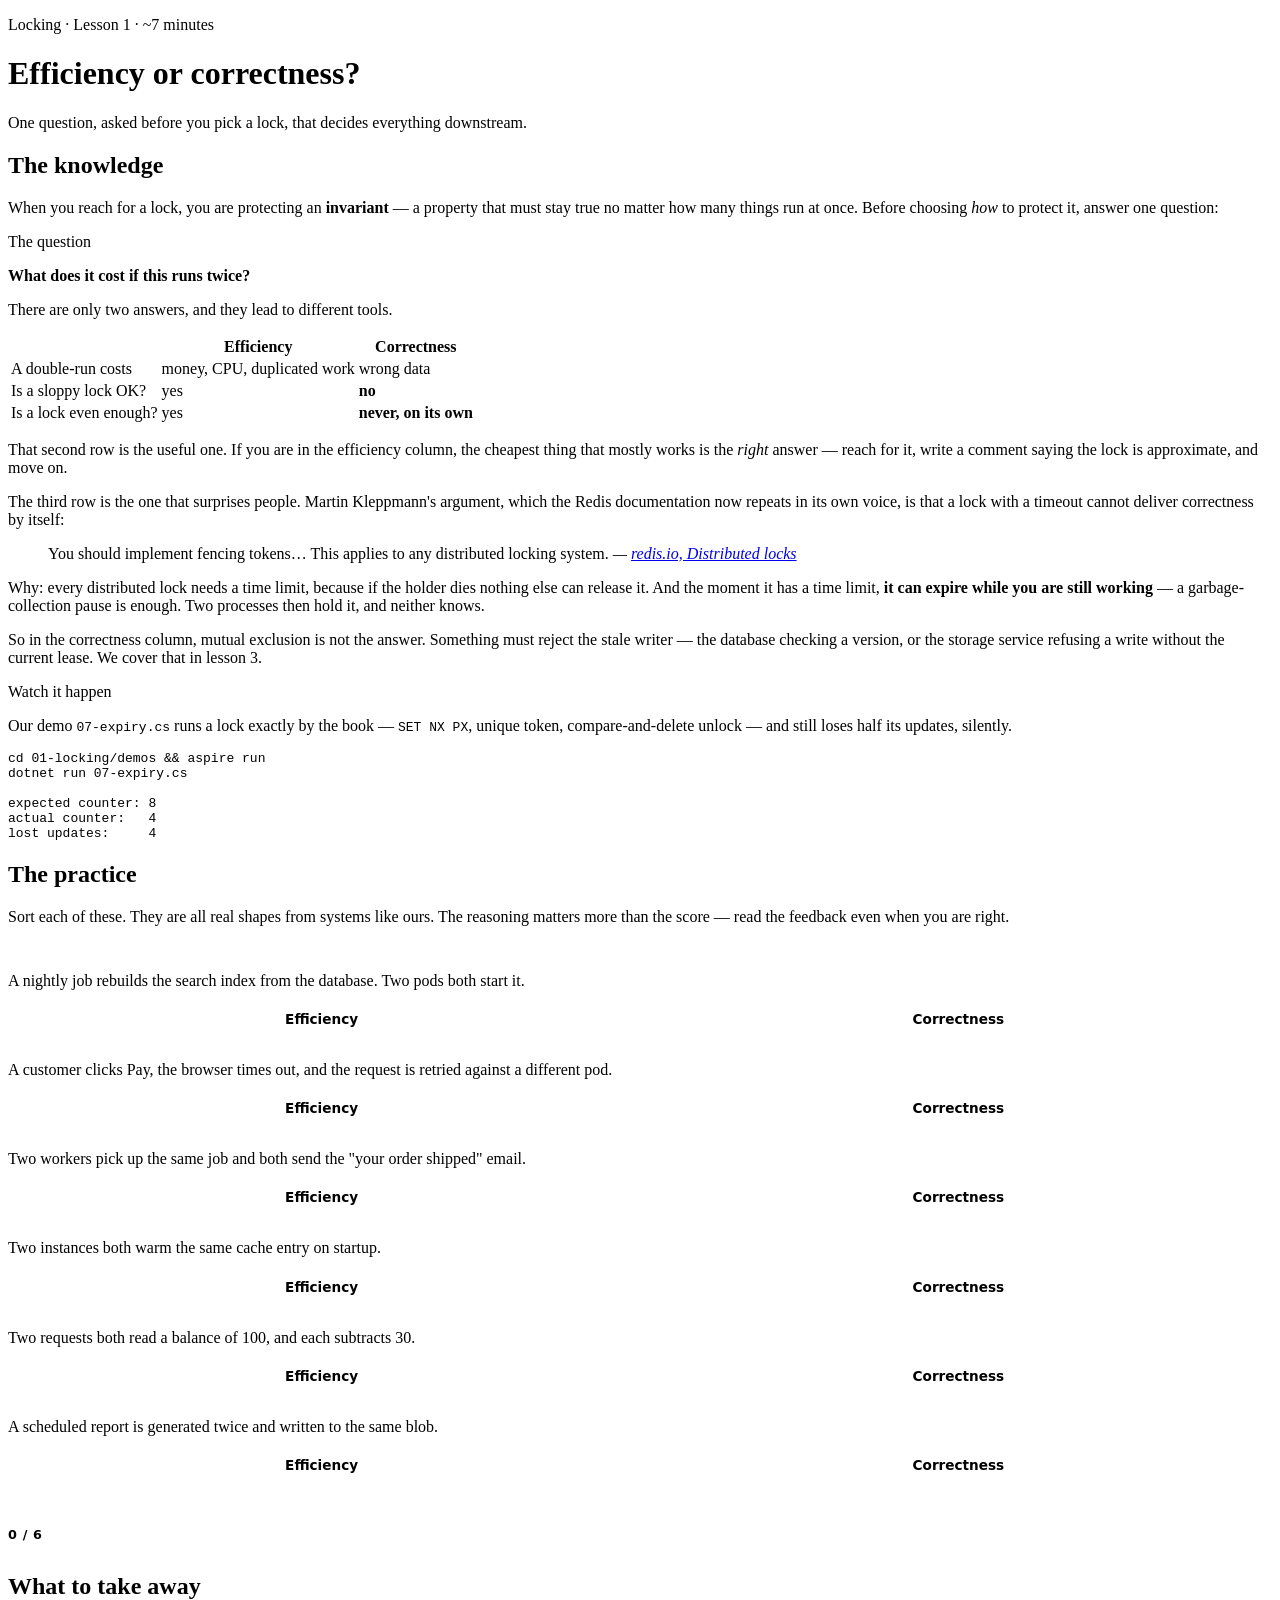
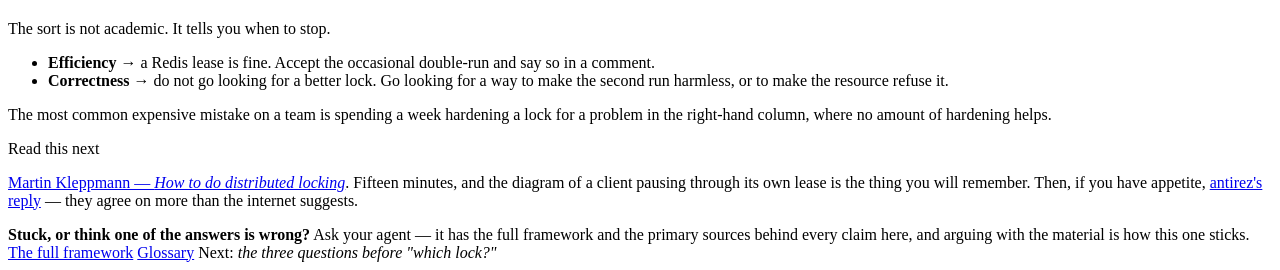
==== teaching/lessons/0001-efficiency-or-correctness.html @ e0ee3a6f "Add teaching workspace with lesson 1 The 25-minute talk is passive and happens once. This is where t" ====
<!doctype html>
<html lang="en">
<head>
<meta charset="utf-8">
<meta name="viewport" content="width=device-width, initial-scale=1">
<title>Lesson 1 — Efficiency or correctness?</title>
<link rel="stylesheet" href="../assets/lesson.css">
</head>
<body>

<p class="eyebrow">Locking · Lesson 1 · ~7 minutes</p>
<h1>Efficiency or correctness?</h1>
<p class="standfirst">One question, asked before you pick a lock, that decides
everything downstream.</p>

<h2>The knowledge</h2>

<p>When you reach for a lock, you are protecting an <strong>invariant</strong> —
a property that must stay true no matter how many things run at once. Before
choosing <em>how</em> to protect it, answer one question:</p>

<div class="callout">
  <span class="label">The question</span>
  <p><strong>What does it cost if this runs twice?</strong></p>
</div>

<p>There are only two answers, and they lead to different tools.</p>

<table>
  <thead>
    <tr><th></th><th>Efficiency</th><th>Correctness</th></tr>
  </thead>
  <tbody>
    <tr><td>A double-run costs</td><td>money, CPU, duplicated work</td><td>wrong data</td></tr>
    <tr><td>Is a sloppy lock OK?</td><td>yes</td><td><strong>no</strong></td></tr>
    <tr><td>Is a lock even enough?</td><td>yes</td><td><strong>never, on its own</strong></td></tr>
  </tbody>
</table>

<p>That second row is the useful one. If you are in the efficiency column, the
cheapest thing that mostly works is the <em>right</em> answer — reach for it,
write a comment saying the lock is approximate, and move on.</p>

<p>The third row is the one that surprises people. Martin Kleppmann's argument,
which the Redis documentation now repeats in its own voice, is that a lock with
a timeout cannot deliver correctness by itself:</p>

<blockquote>
  You should implement fencing tokens… This applies to any distributed locking system.
  <cite>— <a href="https://redis.io/docs/latest/develop/use/patterns/distributed-locks/">redis.io, Distributed locks</a></cite>
</blockquote>

<p>Why: every distributed lock needs a time limit, because if the holder dies
nothing else can release it. And the moment it has a time limit, <strong>it can
expire while you are still working</strong> — a garbage-collection pause is
enough. Two processes then hold it, and neither knows.</p>

<p>So in the correctness column, mutual exclusion is not the answer. Something
must reject the stale writer — the database checking a version, or the storage
service refusing a write without the current lease. We cover that in lesson 3.</p>

<div class="callout">
  <span class="label">Watch it happen</span>
  <p>Our demo <code>07-expiry.cs</code> runs a lock exactly by the book —
  <code>SET NX PX</code>, unique token, compare-and-delete unlock — and still
  loses half its updates, silently.</p>
  <pre><code>cd 01-locking/demos &amp;&amp; aspire run
dotnet run 07-expiry.cs

expected counter: 8
actual counter:   4
lost updates:     4</code></pre>
</div>

<h2>The practice</h2>

<p>Sort each of these. They are all real shapes from systems like ours. The
reasoning matters more than the score — read the feedback even when you are
right.</p>

<div id="q"></div>

<h2>What to take away</h2>

<p>The sort is not academic. It tells you when to stop.</p>

<ul>
  <li><strong>Efficiency</strong> → a Redis lease is fine. Accept the occasional
  double-run and say so in a comment.</li>
  <li><strong>Correctness</strong> → do not go looking for a better lock. Go
  looking for a way to make the second run harmless, or to make the resource
  refuse it.</li>
</ul>

<p>The most common expensive mistake on a team is spending a week hardening a
lock for a problem in the right-hand column, where no amount of hardening helps.</p>

<div class="source">
  <span class="label">Read this next</span>
  <p><a href="https://martin.kleppmann.com/2016/02/08/how-to-do-distributed-locking.html">Martin
  Kleppmann — <em>How to do distributed locking</em></a>. Fifteen minutes, and the
  diagram of a client pausing through its own lease is the thing you will remember.
  Then, if you have appetite, <a href="http://antirez.com/news/101">antirez's reply</a>
  — they agree on more than the internet suggests.</p>
</div>

<div class="ask">
  <strong>Stuck, or think one of the answers is wrong?</strong> Ask your agent —
  it has the full framework and the primary sources behind every claim here, and
  arguing with the material is how this one sticks.
</div>

<nav class="lesson-nav">
  <a href="../../01-locking/FRAMEWORK.md">The full framework</a>
  <a href="../GLOSSARY.md">Glossary</a>
  <span>Next: <em>the three questions before "which lock?"</em></span>
</nav>

<script src="../assets/quiz.js"></script>
<script>
Quiz.sort({
  mount: '#q',
  buckets: ['Efficiency', 'Correctness'],
  items: [
    { text: 'A nightly job rebuilds the search index from the database. Two pods both start it.',
      answer: 'Efficiency',
      why: 'Both produce an identical index. You pay twice in CPU and load on the source database, and nothing is wrong afterwards. Cheapest lock that mostly works.' },

    { text: 'A customer clicks Pay, the browser times out, and the request is retried against a different pod.',
      answer: 'Correctness',
      why: 'The card gets charged twice. And note that no lock fixes this — the lock and the charge cannot commit together, so you need an idempotency key the provider deduplicates on.' },

    { text: 'Two workers pick up the same job and both send the "your order shipped" email.',
      answer: 'Correctness',
      why: 'Tempting to call this cosmetic, but it is customer-visible wrong behaviour, and an email cannot be un-sent. Anything that leaves your system and cannot be retracted belongs here.' },

    { text: 'Two instances both warm the same cache entry on startup.',
      answer: 'Efficiency',
      why: 'They compute the same value and write the same value. You wasted one computation. This is the textbook case for not bothering with a lock at all.' },

    { text: 'Two requests both read a balance of 100, and each subtracts 30.',
      answer: 'Correctness',
      why: 'The classic lost update — the balance ends at 70 instead of 40. The fix is not a bigger lock but a version check on the write, so the second one fails and retries.' },

    { text: 'A scheduled report is generated twice and written to the same blob.',
      answer: 'Efficiency',
      why: 'A deterministic overwrite — the second write produces the same bytes. But if the job DELETED and rebuilt in place, someone could read it half-written, and it moves to the other column.' }
  ]
});
</script>
</body>
</html>
---- teaching/assets/lesson.css ----
/* --- quiz component (assets/quiz.js) --- */
.quiz { margin: 1.8rem 0; }
.quiz-prompt { font-style: italic; color: var(--ink-soft); }
.quiz-item { border-top: 1px solid var(--rule); padding: 1.1rem 0 .4rem; }
.quiz-text { margin: 0 0 .8rem; }
.quiz-buttons { display: flex; gap: .6rem; flex-wrap: wrap; }
.quiz-btn {
  flex: 1 1 0; min-width: 9rem;
  font: 600 .85rem/1 ui-sans-serif, system-ui, sans-serif;
  padding: .65rem .5rem; cursor: pointer;
  background: var(--paper); color: var(--ink);
  border: 1px solid var(--rule); border-radius: 4px;
}
.quiz-btn:hover:not(:disabled) { border-color: var(--accent); }
.quiz-btn:disabled { cursor: default; opacity: .55; }
.quiz-btn.is-right  { border-color: var(--good); color: var(--good); opacity: 1; }
.quiz-btn.is-wrong  { border-color: var(--bad);  color: var(--bad);  opacity: 1; }
.quiz-btn.is-answer { border-color: var(--good); opacity: 1; }
.quiz-feedback { display: none; font-size: .92rem; margin-top: .8rem; padding-left: .9rem; }
.quiz-feedback.is-shown { display: block; }
.quiz-feedback.was-right { border-left: 3px solid var(--good); }
.quiz-feedback.was-wrong { border-left: 3px solid var(--bad); }
.quiz-score {
  margin-top: 1.4rem; padding-top: .9rem; border-top: 1px solid var(--rule);
  font: 600 .8rem/1.4 ui-sans-serif, system-ui, sans-serif;
  letter-spacing: .05em; color: var(--ink-soft);
}
.quiz-score.is-complete { color: var(--ink); }
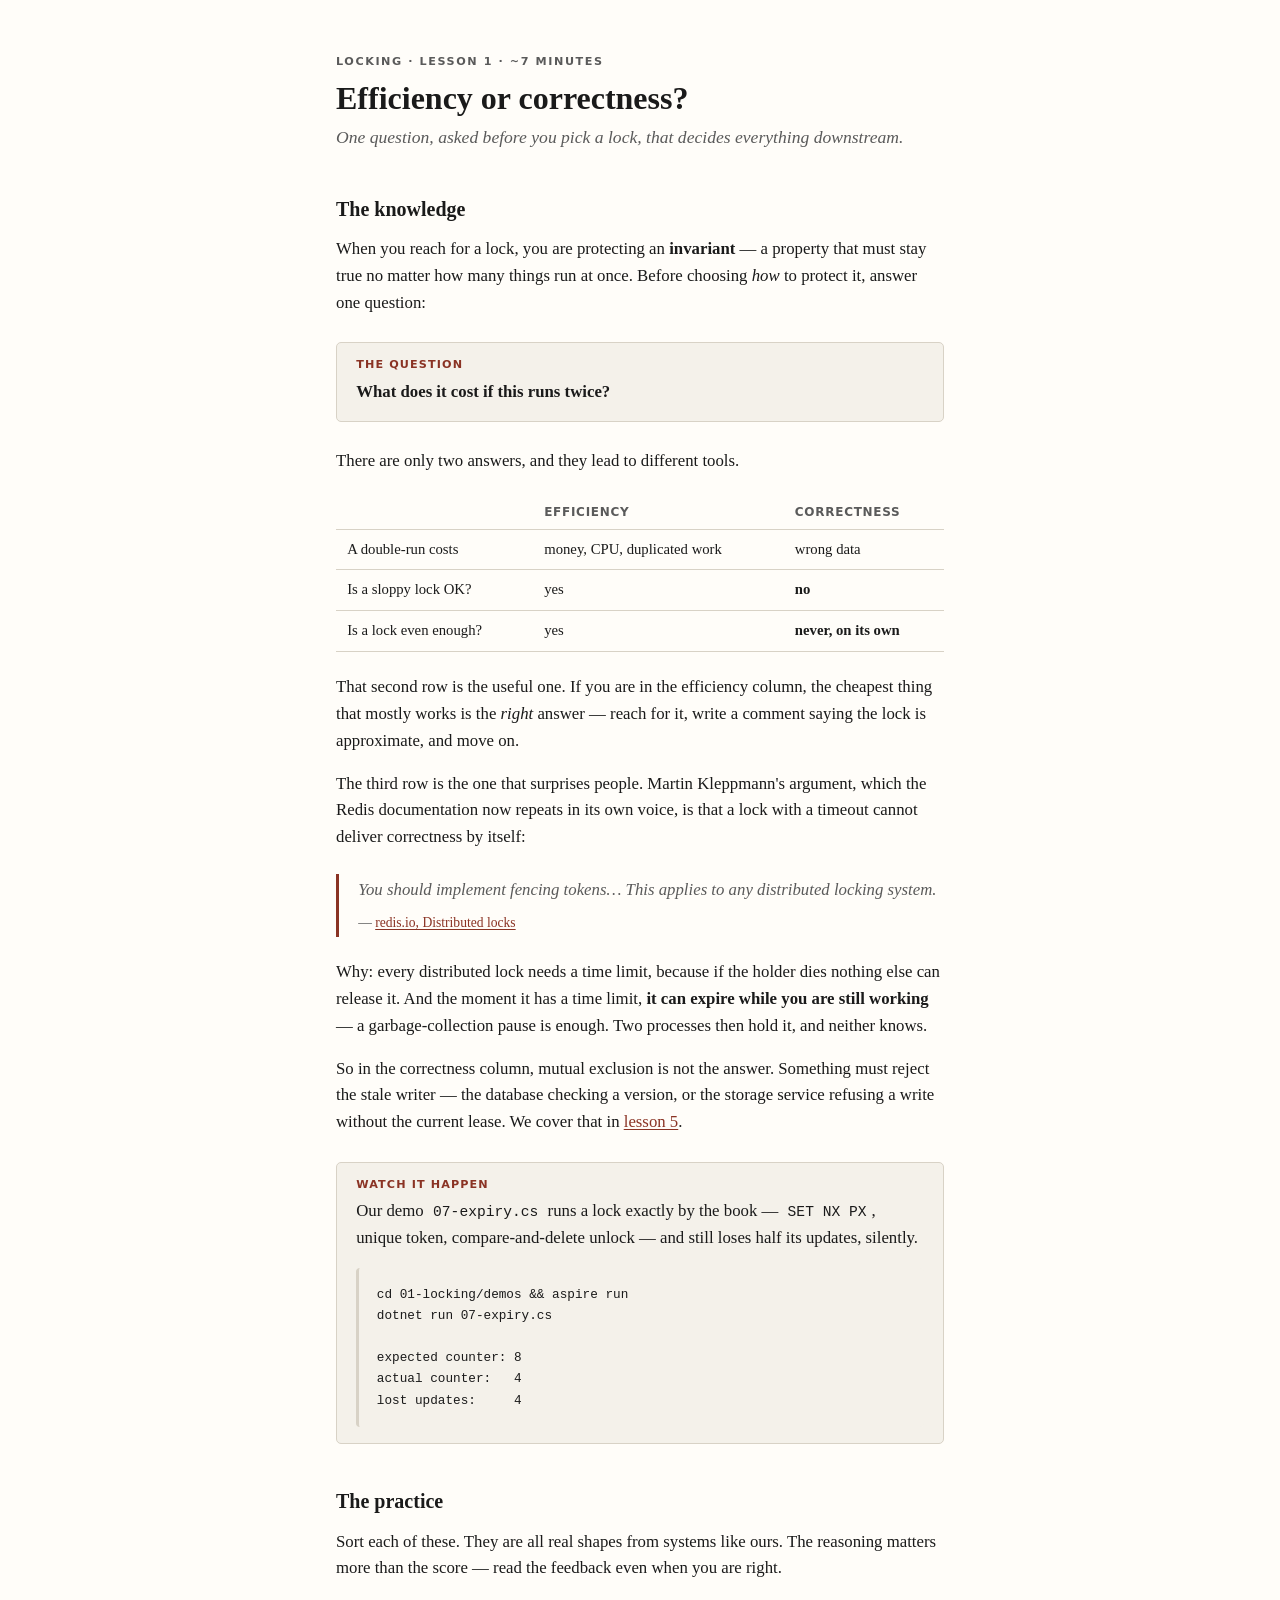
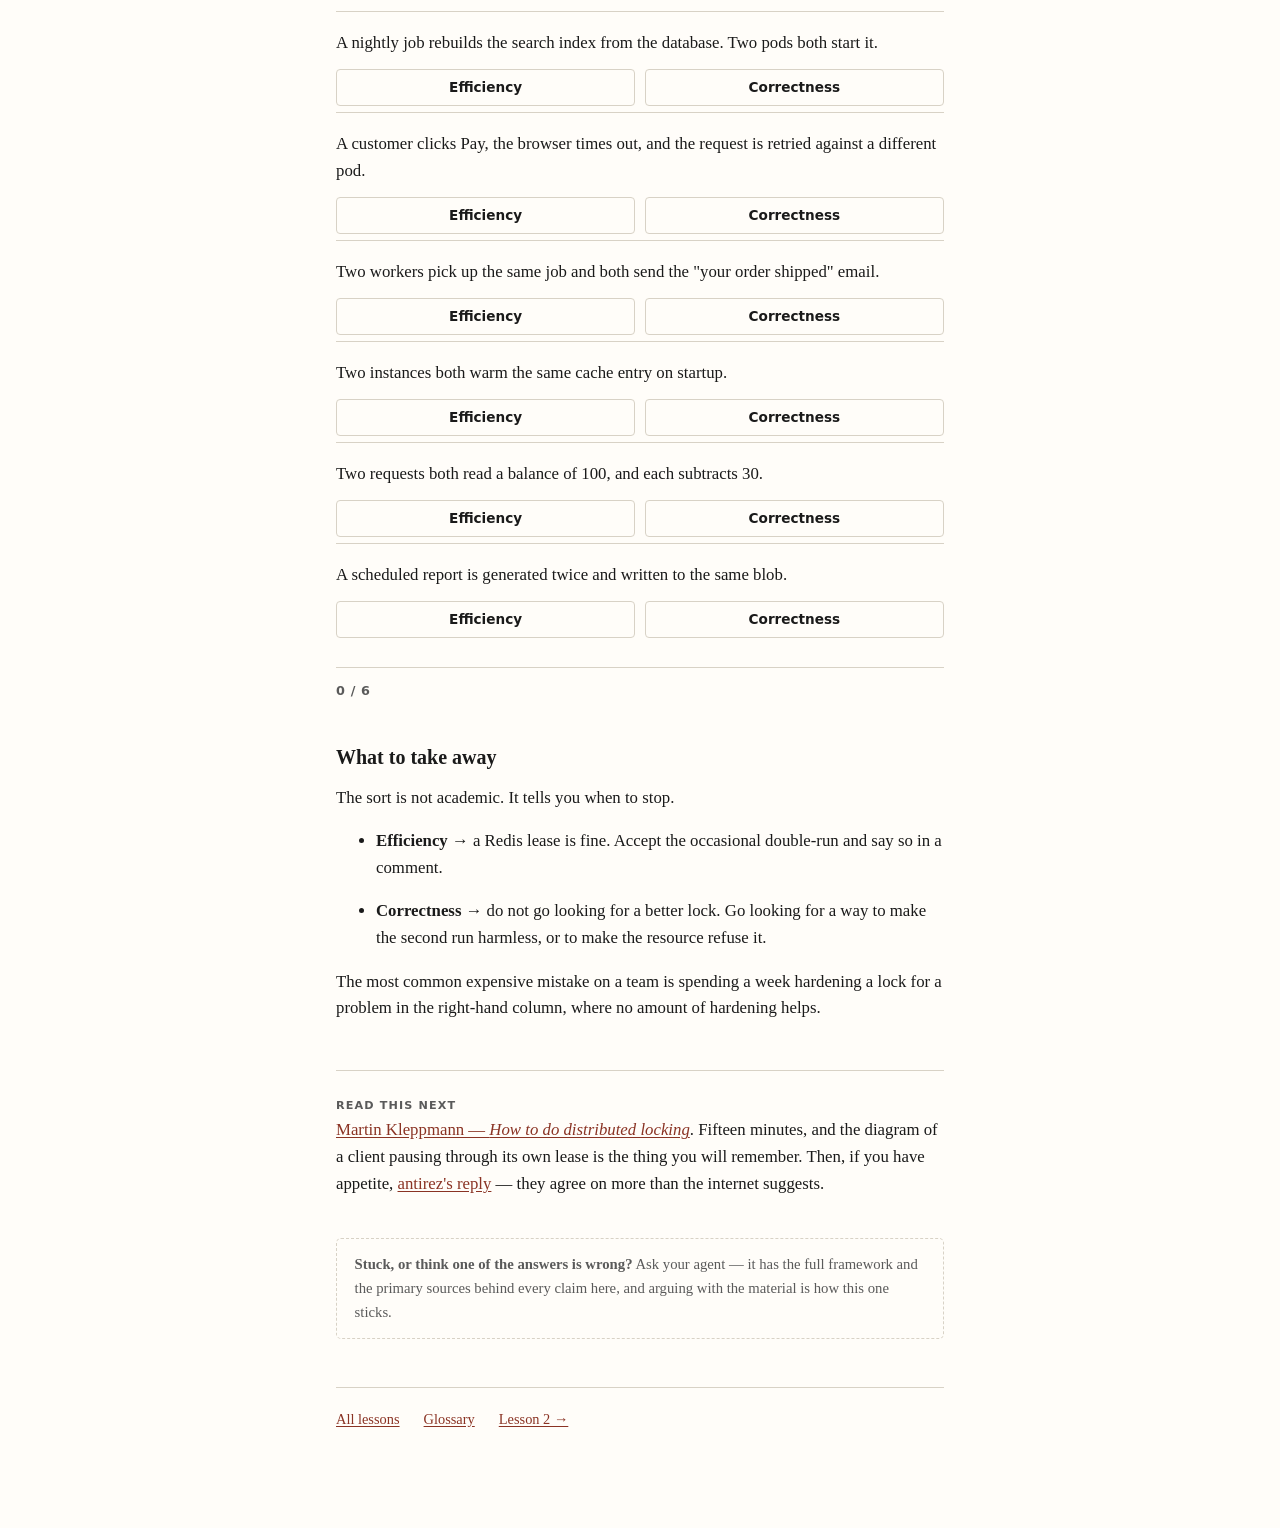
==== commit 6b90fb21: "Complete the course: lessons 3-6, reference card, index Covers every remaining MISSION success crite" ====
--- a/teaching/lessons/0001-efficiency-or-correctness.html
+++ b/teaching/lessons/0001-efficiency-or-correctness.html
@@ -57,7 +57,7 @@
 
 <p>So in the correctness column, mutual exclusion is not the answer. Something
 must reject the stale writer — the database checking a version, or the storage
-service refusing a write without the current lease. We cover that in lesson 3.</p>
+service refusing a write without the current lease. We cover that in <a href="0005-every-lease-expires.html">lesson 5</a>.</p>
 
 <div class="callout">
   <span class="label">Watch it happen</span>
@@ -111,9 +111,9 @@
 </div>
 
 <nav class="lesson-nav">
-  <a href="../../01-locking/FRAMEWORK.md">The full framework</a>
+  <a href="../index.html">All lessons</a>
   <a href="../GLOSSARY.md">Glossary</a>
-  <span>Next: <em>the three questions before "which lock?"</em></span>
+  <a href="0002-the-lock-that-was-never-there.html">Lesson 2 →</a>
 </nav>
 
 <script src="../assets/quiz.js"></script>
--- a/teaching/assets/lesson.css
+++ b/teaching/assets/lesson.css
@@ -1,3 +1,94 @@
+/* Shared lesson stylesheet. Every lesson links this.
+   Tufte-ish: generous margins, serif body, restrained palette, prints well. */
+
+:root {
+  --ink:      #1a1a1a;
+  --ink-soft: #5a5a5a;
+  --paper:    #fffdf9;
+  --rule:     #d8d2c6;
+  --accent:   #8a3324;   /* oxide red, for emphasis */
+  --good:     #1b5e20;
+  --bad:      #b71c1c;
+  --code-bg:  #f4f1ea;
+  --measure:  38rem;
+}
+
+@media (prefers-color-scheme: dark) {
+  :root:not([data-theme="light"]) {
+    --ink: #e8e4dc; --ink-soft: #a09a90; --paper: #1c1b19;
+    --rule: #3a3833; --accent: #e07a5f; --good: #7dcea0; --bad: #e57373;
+    --code-bg: #26241f;
+  }
+}
+:root[data-theme="dark"] {
+  --ink: #e8e4dc; --ink-soft: #a09a90; --paper: #1c1b19;
+  --rule: #3a3833; --accent: #e07a5f; --good: #7dcea0; --bad: #e57373;
+  --code-bg: #26241f;
+}
+
+body {
+  background: var(--paper);
+  color: var(--ink);
+  font: 1.05rem/1.6 Georgia, "Iowan Old Style", "Palatino Linotype", serif;
+  margin: 0 auto;
+  padding: 3.5rem 1.5rem 6rem;
+  max-width: var(--measure);
+  -webkit-text-size-adjust: 100%;
+}
+
+.eyebrow {
+  font: 600 .7rem/1 ui-sans-serif, system-ui, sans-serif;
+  letter-spacing: .14em; text-transform: uppercase;
+  color: var(--ink-soft); margin: 0 0 .8rem;
+}
+h1 { font-size: 2rem; line-height: 1.15; margin: 0 0 .4rem; font-weight: 600; }
+h2 { font-size: 1.25rem; margin: 2.6rem 0 .7rem; font-weight: 600; }
+h3 { font-size: 1.02rem; margin: 1.8rem 0 .5rem; font-weight: 600; }
+.standfirst { color: var(--ink-soft); font-size: 1.1rem; margin: 0 0 2.2rem; font-style: italic; }
+p, li { margin: 0 0 1rem; }
+a { color: var(--accent); text-underline-offset: 2px; }
+
+code, pre { font-family: "SF Mono", ui-monospace, Menlo, Consolas, monospace; font-size: .87em; }
+code { background: var(--code-bg); padding: .1em .35em; border-radius: 3px; }
+pre {
+  background: var(--code-bg); padding: 1rem 1.1rem; border-radius: 4px;
+  overflow-x: auto; line-height: 1.45; border-left: 3px solid var(--rule);
+}
+pre code { background: none; padding: 0; }
+
+blockquote {
+  margin: 1.4rem 0; padding: .2rem 0 .2rem 1.2rem;
+  border-left: 3px solid var(--accent); color: var(--ink-soft); font-style: italic;
+}
+blockquote cite { display: block; font-size: .85rem; font-style: normal; margin-top: .5rem; }
+
+table { border-collapse: collapse; width: 100%; margin: 1.4rem 0; font-size: .92rem; }
+th, td { text-align: left; padding: .5rem .7rem; border-bottom: 1px solid var(--rule); }
+th { font: 600 .75rem/1.3 ui-sans-serif, system-ui, sans-serif;
+     letter-spacing: .06em; text-transform: uppercase; color: var(--ink-soft); }
+.scroll-x { overflow-x: auto; }
+
+.callout {
+  border: 1px solid var(--rule); border-radius: 5px;
+  padding: 1rem 1.2rem; margin: 1.6rem 0; background: var(--code-bg);
+}
+.callout > :last-child { margin-bottom: 0; }
+.callout .label {
+  font: 600 .7rem/1 ui-sans-serif, system-ui, sans-serif;
+  letter-spacing: .1em; text-transform: uppercase; color: var(--accent);
+  display: block; margin-bottom: .5rem;
+}
+
+.source { border-top: 1px solid var(--rule); margin-top: 3rem; padding-top: 1.2rem; }
+.source .label { font: 600 .7rem/1 ui-sans-serif, system-ui, sans-serif;
+  letter-spacing: .1em; text-transform: uppercase; color: var(--ink-soft); }
+
+.ask {
+  margin-top: 2.5rem; padding: .9rem 1.1rem; border: 1px dashed var(--rule);
+  border-radius: 5px; font-size: .92rem; color: var(--ink-soft);
+}
+nav.lesson-nav { margin-top: 3rem; padding-top: 1.2rem; border-top: 1px solid var(--rule);
+  font-size: .9rem; display: flex; gap: 1.5rem; flex-wrap: wrap; }
 
 /* --- quiz component (assets/quiz.js) --- */
 .quiz { margin: 1.8rem 0; }
@@ -27,3 +118,24 @@
   letter-spacing: .05em; color: var(--ink-soft);
 }
 .quiz-score.is-complete { color: var(--ink); }
+
+.quiz-options { display: flex; flex-direction: column; gap: .45rem; }
+.quiz-opt {
+  width: 100%; text-align: left;
+  font: 500 .88rem/1.35 ui-sans-serif, system-ui, sans-serif;
+  padding: .6rem .8rem; cursor: pointer;
+  background: var(--paper); color: var(--ink);
+  border: 1px solid var(--rule); border-radius: 4px;
+}
+.quiz-opt:hover:not(:disabled) { border-color: var(--accent); }
+.quiz-opt:disabled { cursor: default; opacity: .5; }
+.quiz-opt.is-right  { border-color: var(--good); color: var(--good); opacity: 1; }
+.quiz-opt.is-wrong  { border-color: var(--bad);  color: var(--bad);  opacity: 1; }
+.quiz-opt.is-answer { border-color: var(--good); opacity: 1; }
+
+@media print {
+  body { max-width: none; padding: 0; font-size: 11pt; background: #fff; color: #000; }
+  .quiz-buttons, .quiz-options, .ask, nav.lesson-nav { display: none; }
+  pre, .callout { border: 1px solid #ccc; background: #fafafa; }
+  a::after { content: " (" attr(href) ")"; font-size: .75em; color: #666; }
+}
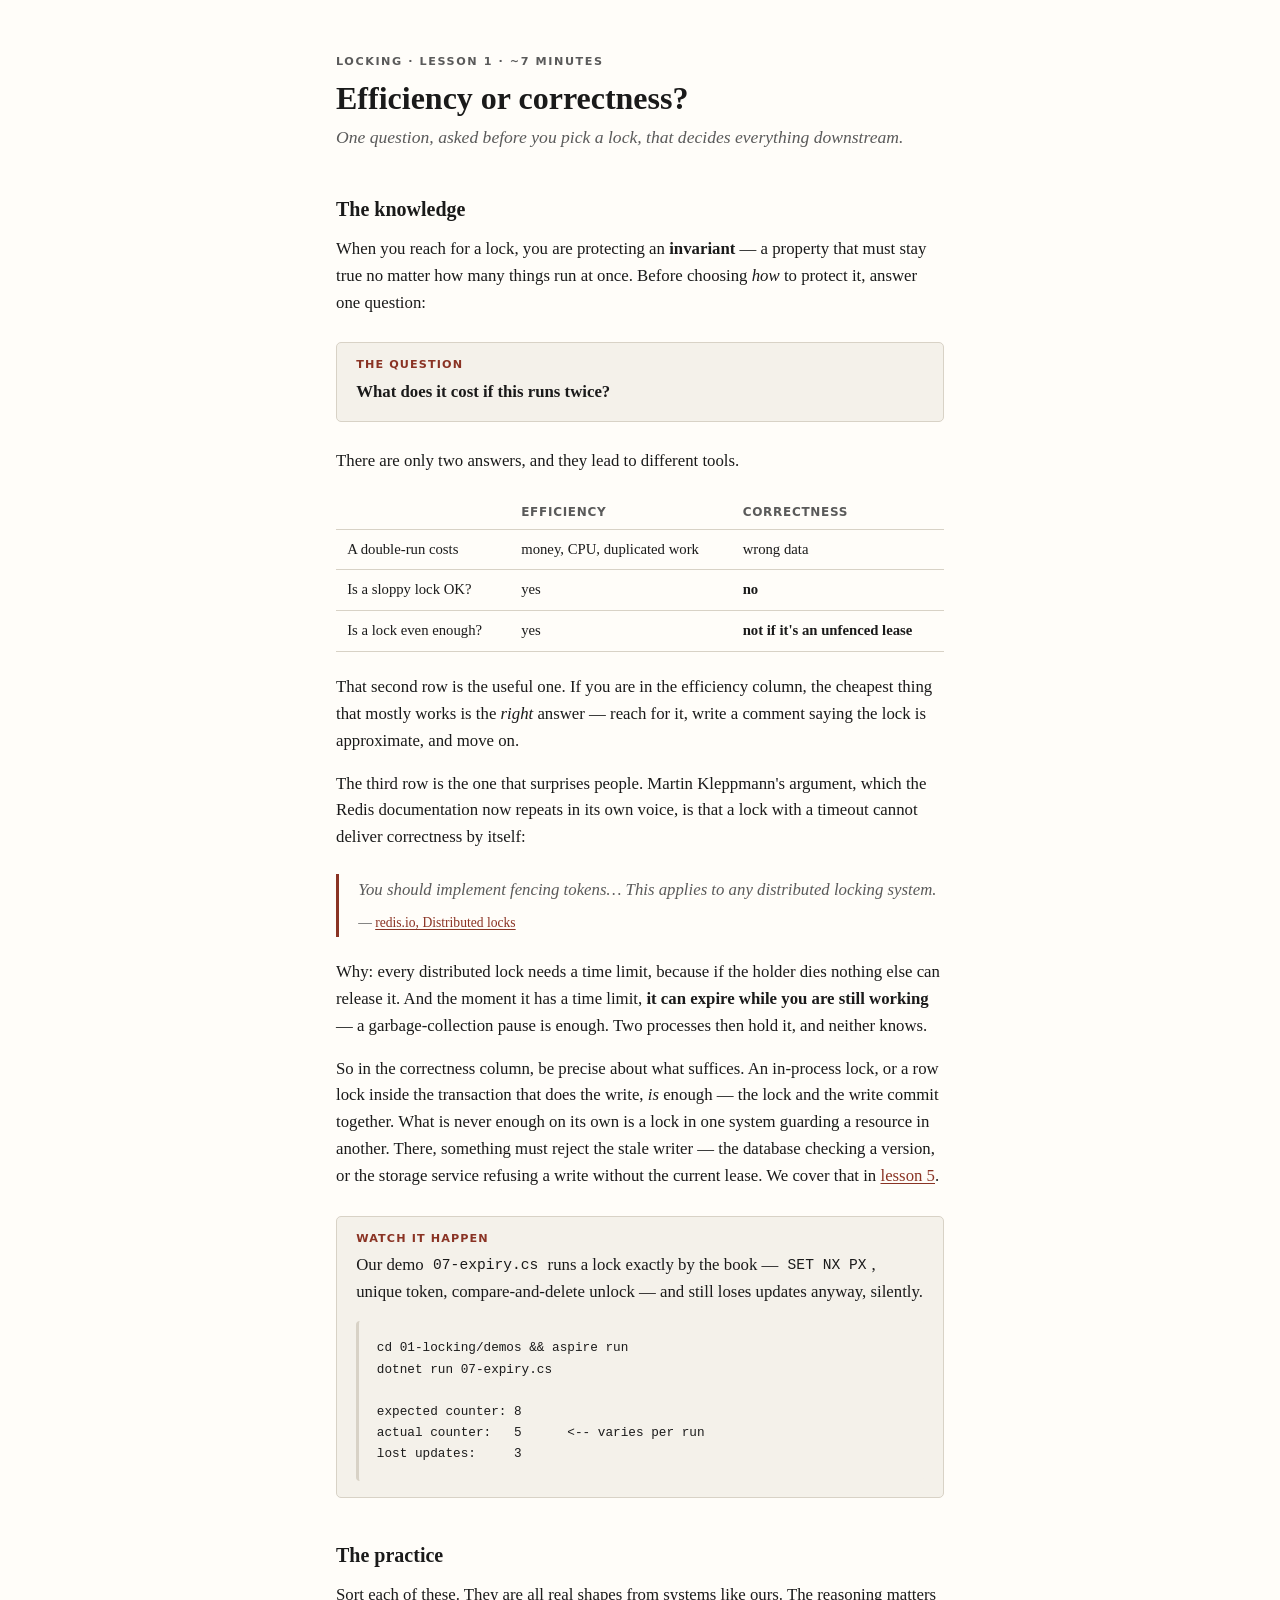
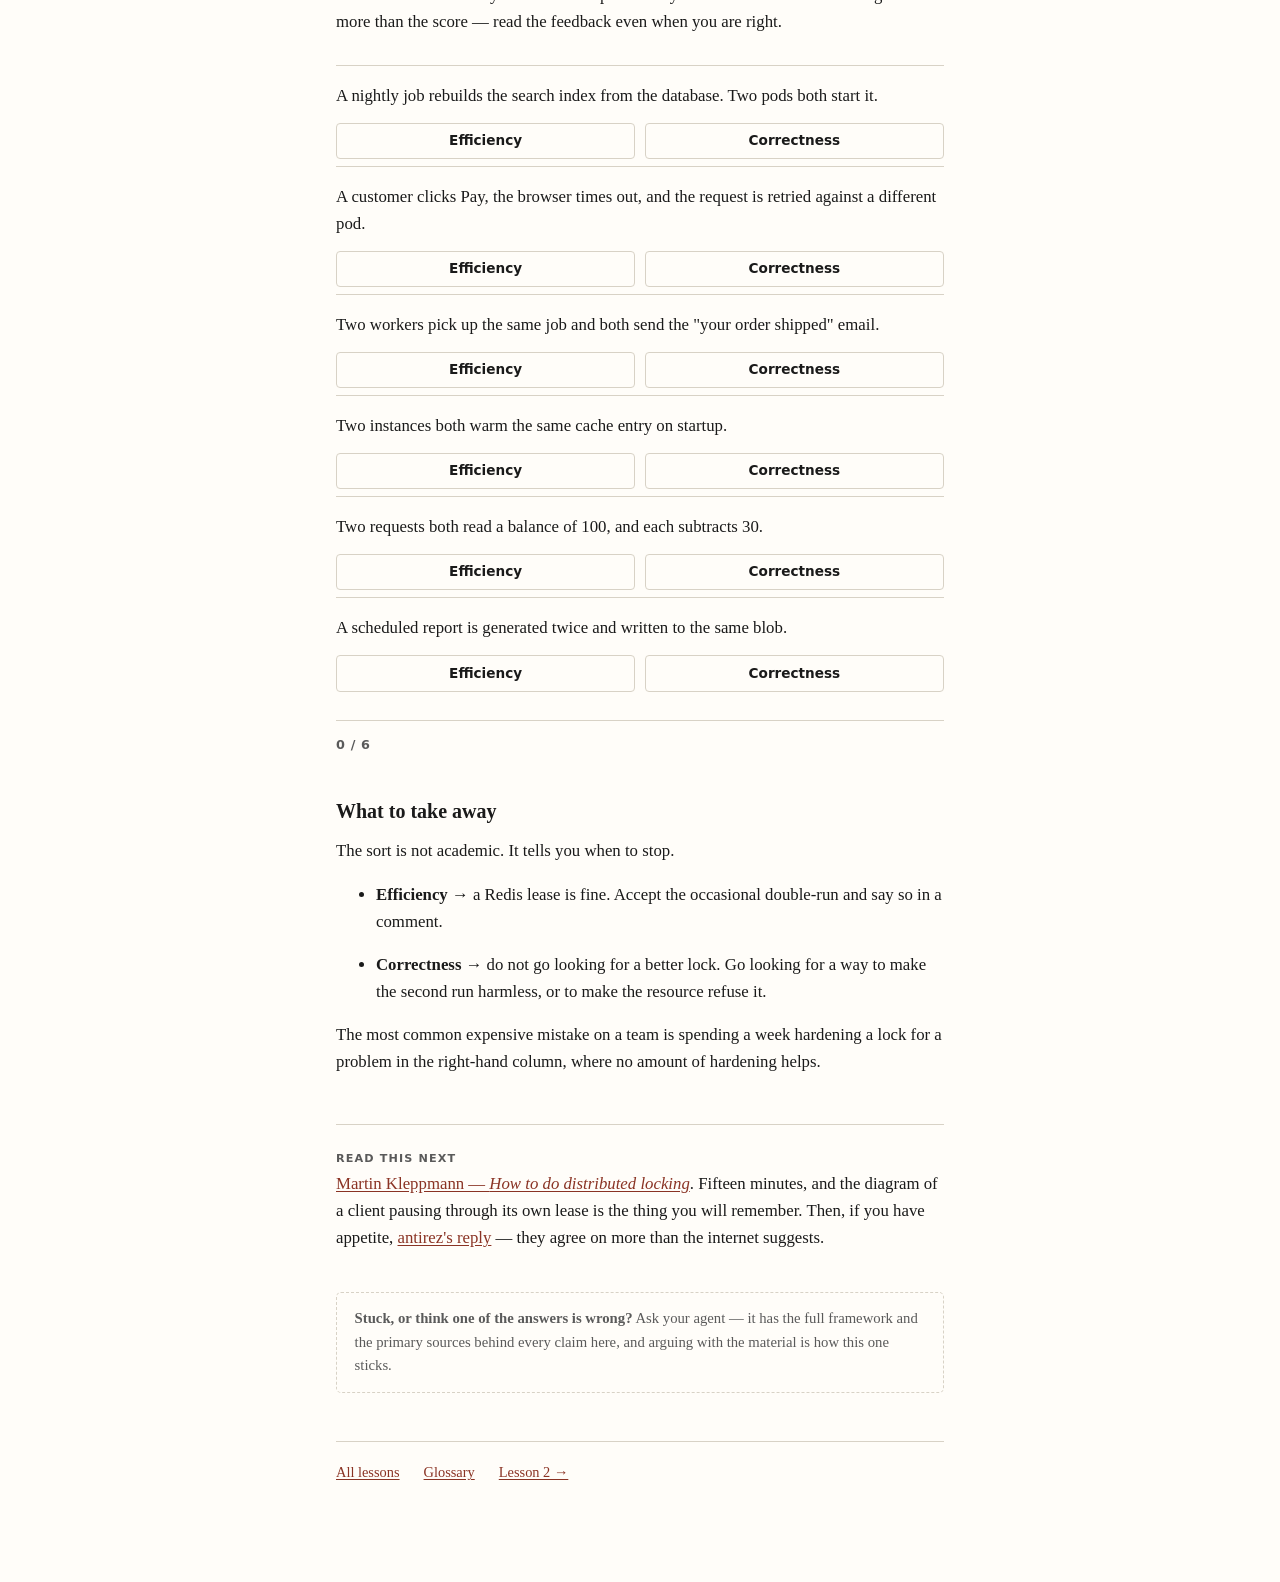
==== commit 55436d07: "Fix review findings: propagation failures, a lying demo flag, and a quiz tell Five parallel reviewer" ====
--- a/teaching/lessons/0001-efficiency-or-correctness.html
+++ b/teaching/lessons/0001-efficiency-or-correctness.html
@@ -33,7 +33,7 @@
   <tbody>
     <tr><td>A double-run costs</td><td>money, CPU, duplicated work</td><td>wrong data</td></tr>
     <tr><td>Is a sloppy lock OK?</td><td>yes</td><td><strong>no</strong></td></tr>
-    <tr><td>Is a lock even enough?</td><td>yes</td><td><strong>never, on its own</strong></td></tr>
+    <tr><td>Is a lock even enough?</td><td>yes</td><td><strong>not if it's an unfenced lease</strong></td></tr>
   </tbody>
 </table>
 
@@ -55,7 +55,10 @@
 expire while you are still working</strong> — a garbage-collection pause is
 enough. Two processes then hold it, and neither knows.</p>
 
-<p>So in the correctness column, mutual exclusion is not the answer. Something
+<p>So in the correctness column, be precise about what suffices. An in-process
+lock, or a row lock inside the transaction that does the write, <em>is</em>
+enough — the lock and the write commit together. What is never enough on its
+own is a lock in one system guarding a resource in another. There, something
 must reject the stale writer — the database checking a version, or the storage
 service refusing a write without the current lease. We cover that in <a href="0005-every-lease-expires.html">lesson 5</a>.</p>
 
@@ -63,13 +66,13 @@
   <span class="label">Watch it happen</span>
   <p>Our demo <code>07-expiry.cs</code> runs a lock exactly by the book —
   <code>SET NX PX</code>, unique token, compare-and-delete unlock — and still
-  loses half its updates, silently.</p>
+  loses updates anyway, silently.</p>
   <pre><code>cd 01-locking/demos &amp;&amp; aspire run
 dotnet run 07-expiry.cs
 
 expected counter: 8
-actual counter:   4
-lost updates:     4</code></pre>
+actual counter:   5      <-- varies per run
+lost updates:     3</code></pre>
 </div>
 
 <h2>The practice</h2>
